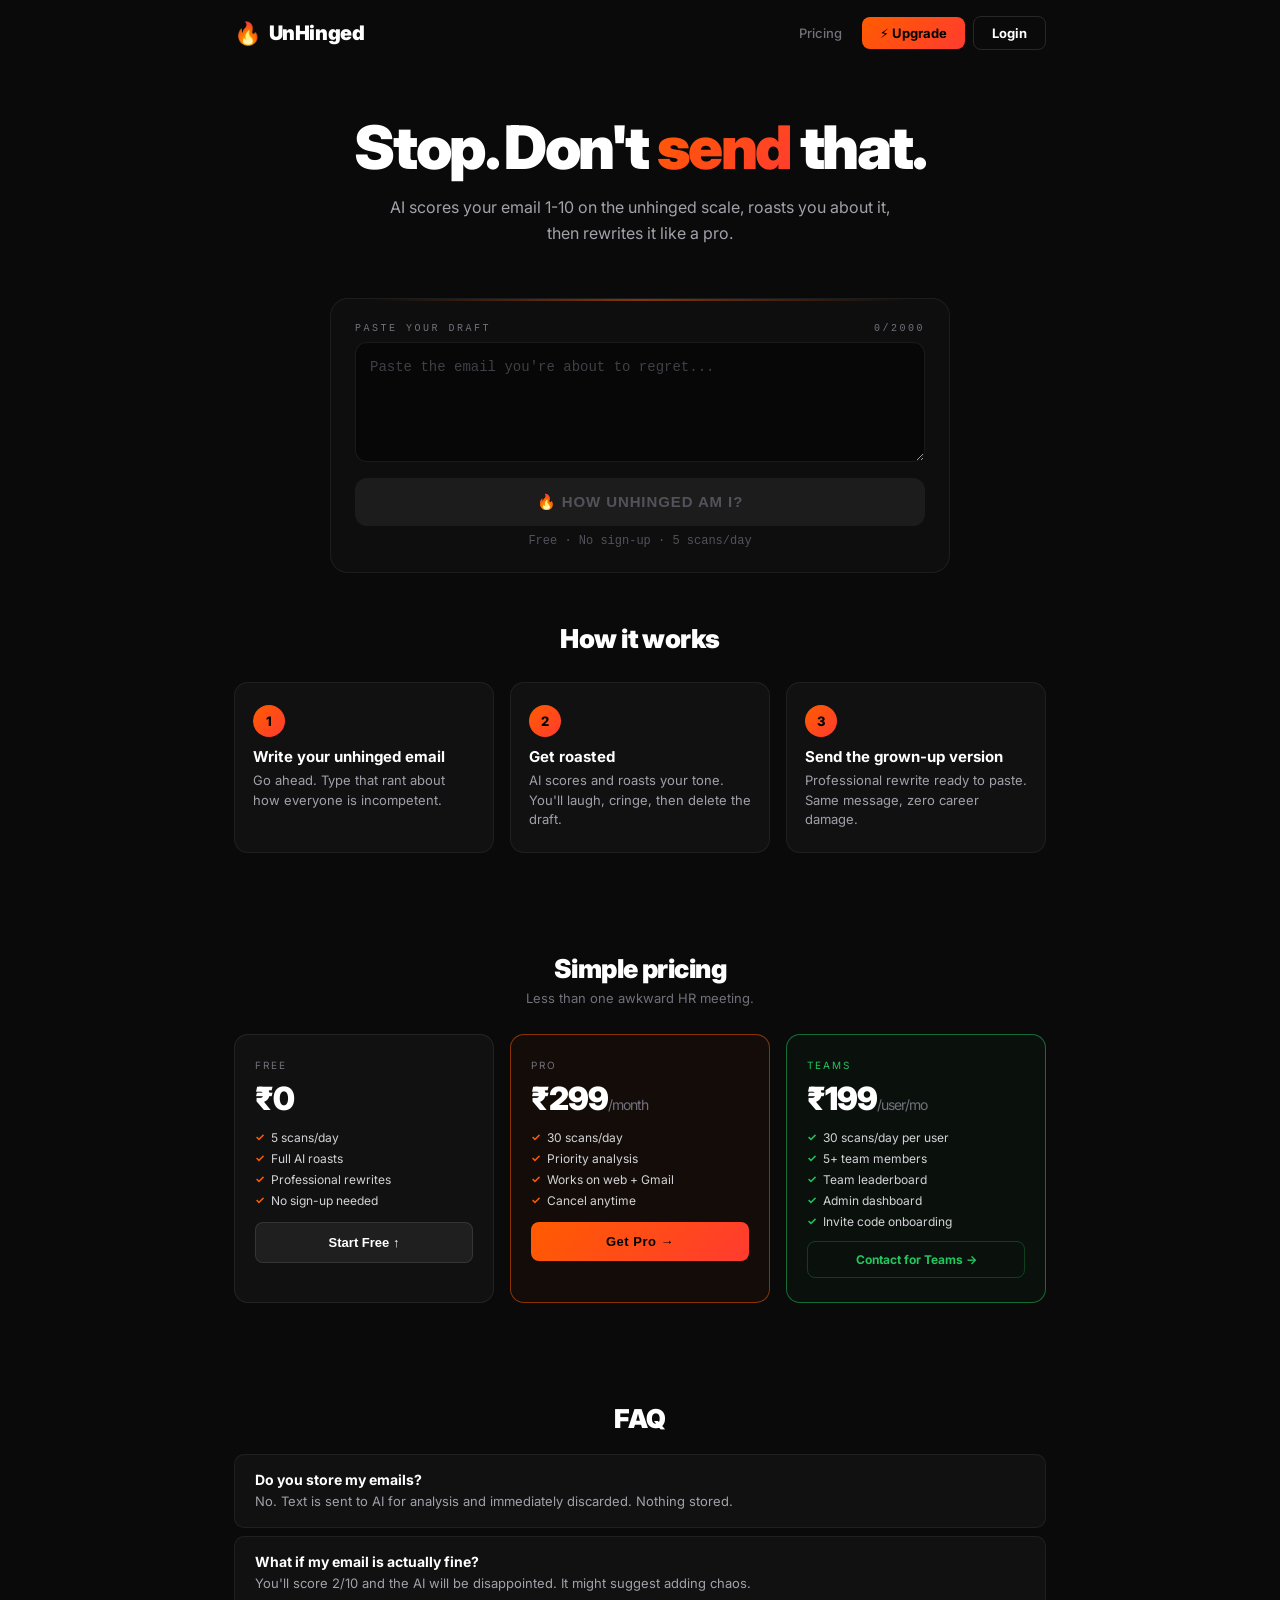
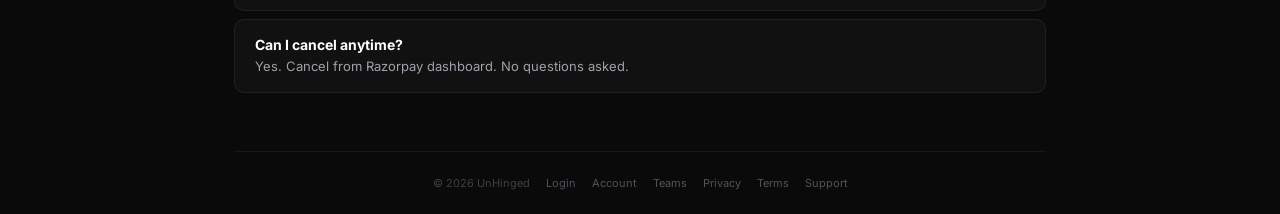
==== templates/index.html @ a917cf3c "Add credit packs to extension, fix stale 199 Pro price, update pack pricing to 30/100/250 scans at 4" ====
<!DOCTYPE html>
<html lang="en">
<head>
<meta charset="utf-8"><meta name="viewport" content="width=device-width,initial-scale=1">
<title>UnHinged — Stop. Don't send that.</title>
<meta name="description" content="AI scores your emails 1-10 on the unhinged scale, roasts you, then rewrites them professionally.">
<link rel="canonical" href="https://unhinged.email/">
<meta property="og:type" content="website">
<meta property="og:title" content="UnHinged — Stop. Don't send that.">
<meta property="og:description" content="AI scores your emails 1-10 on the unhinged scale, roasts you, then rewrites them professionally.">
<meta property="og:url" content="https://unhinged.email/">
<meta property="og:site_name" content="UnHinged">
<meta name="twitter:card" content="summary_large_image">
<meta name="twitter:title" content="UnHinged — Stop. Don't send that.">
<meta name="twitter:description" content="AI scores your emails 1-10 on the unhinged scale, roasts you, then rewrites them professionally.">
<script type="application/ld+json">
{"@context":"https://schema.org","@type":"SoftwareApplication","name":"UnHinged","applicationCategory":"BusinessApplication","operatingSystem":"Web","description":"AI email tone checker that scores, roasts, and rewrites emails before you send them.","offers":[{"@type":"Offer","name":"Free","price":"0","priceCurrency":"INR"},{"@type":"Offer","name":"Pro","price":"199","priceCurrency":"INR","priceSpecification":{"@type":"UnitPriceSpecification","price":"199","priceCurrency":"INR","billingDuration":"P1M"}}]}
</script>
<link rel="icon" href="data:image/svg+xml,<svg xmlns=%22http://www.w3.org/2000/svg%22 viewBox=%220 0 100 100%22><text y=%22.9em%22 font-size=%2290%22>🔥</text></svg>">
<link href="https://fonts.googleapis.com/css2?family=Inter:wght@400;500;600;700;900&display=swap" rel="stylesheet">
<style>
*{margin:0;padding:0;box-sizing:border-box}
body{background:#0A0A0A;color:#fff;font-family:'Inter',system-ui,sans-serif;-webkit-font-smoothing:antialiased}
a{color:#FF5C00;text-decoration:none}
::selection{background:rgba(255,92,0,.3)}
.wrap{max-width:860px;margin:0 auto;padding:0 24px}

/* NAV */
nav{padding:16px 0;display:flex;justify-content:space-between;align-items:center}
.nav-logo{font-size:20px;font-weight:900;letter-spacing:-.02em;display:flex;align-items:center;gap:8px;color:#fff;text-decoration:none}
.nav-logo span{font-size:22px}
.nav-r{display:flex;gap:8px;align-items:center}
.nav-link{color:#71717A;font-size:13px;font-weight:500;padding:8px 12px;transition:color .15s;text-decoration:none}
.nav-link:hover{color:#fff}
.nav-btn{background:linear-gradient(135deg,#FF5C00,#FF3B30);color:#000;padding:8px 18px;border-radius:8px;font-weight:700;font-size:13px;text-decoration:none;transition:transform .12s}
.nav-btn:hover{transform:translateY(-1px)}
.nav-btn.ghost{background:transparent;border:1px solid rgba(255,255,255,.12);color:#fff}
.nav-btn.ghost:hover{border-color:#FF5C00;color:#FF5C00}
/* User menu */
.user-menu{position:relative}
.user-btn{display:flex;align-items:center;gap:8px;padding:6px 12px;border-radius:8px;background:rgba(255,255,255,.04);border:1px solid rgba(255,255,255,.08);cursor:pointer;color:#fff;font-size:13px;font-weight:500}
.user-btn:hover{border-color:rgba(255,92,0,.4)}
.user-avatar{width:26px;height:26px;border-radius:50%;background:linear-gradient(135deg,#FF5C00,#FF3B30);display:flex;align-items:center;justify-content:center;font-size:12px;font-weight:800;color:#000}
.user-pill{font-size:9px;padding:2px 6px;border-radius:999px;font-weight:700;letter-spacing:.1em;margin-left:4px}
.user-pill.pro{background:linear-gradient(135deg,#FF5C00,#FF3B30);color:#000}
.user-pill.free{background:rgba(255,255,255,.08);color:#71717A}
.dropdown{position:absolute;top:calc(100% + 8px);right:0;background:#1A1A1A;border:1px solid rgba(255,255,255,.08);border-radius:10px;padding:6px;min-width:200px;box-shadow:0 16px 48px rgba(0,0,0,.6);display:none;z-index:100}
.dropdown.show{display:block}
.dd-item{display:block;padding:10px 14px;border-radius:6px;color:#E4E4E7;font-size:13px;text-decoration:none;cursor:pointer;transition:background .12s}
.dd-item:hover{background:rgba(255,255,255,.06)}
.dd-item.red{color:#EF4444}
.dd-item.red:hover{background:rgba(239,68,68,.08)}
.dd-divider{height:1px;background:rgba(255,255,255,.06);margin:4px 0}
.dd-label{padding:8px 14px;font-size:10px;color:#52525B;letter-spacing:.15em;text-transform:uppercase;font-family:ui-monospace,monospace}

/* HERO */
.hero{text-align:center;padding:50px 0 24px}
.hero h1{font-size:clamp(36px,6vw,60px);font-weight:900;letter-spacing:-.04em;line-height:1.05;margin-bottom:16px}
.hero h1 em{font-style:normal;background:linear-gradient(135deg,#FF5C00,#FF3B30);-webkit-background-clip:text;-webkit-text-fill-color:transparent}
.hero p{font-size:16px;color:#A1A1AA;max-width:520px;margin:0 auto;line-height:1.6}

/* ANALYZER */
.analyzer{max-width:620px;margin:28px auto 0;background:rgba(255,255,255,.02);border:1px solid rgba(255,255,255,.06);border-radius:18px;padding:24px;position:relative;overflow:hidden}
.analyzer::before{content:"";position:absolute;top:0;left:40px;right:40px;height:2px;background:linear-gradient(90deg,transparent,#FF5C00,transparent);opacity:.5}
.a-label{display:flex;justify-content:space-between;align-items:center;margin-bottom:8px}
.a-label span{font-size:10px;letter-spacing:.25em;text-transform:uppercase;color:#71717A;font-family:ui-monospace,monospace}
textarea{width:100%;min-height:120px;max-height:220px;resize:vertical;background:rgba(0,0,0,.5);color:#fff;border:1px solid rgba(255,255,255,.08);border-radius:12px;padding:14px;font-family:ui-monospace,monospace;font-size:14px;line-height:1.5;outline:none;transition:border-color .2s}
textarea::placeholder{color:#3F3F46}
textarea:focus{border-color:#FF5C00;box-shadow:0 0 0 3px rgba(255,92,0,.1)}
.go-btn{margin-top:12px;width:100%;padding:15px;background:linear-gradient(135deg,#FF5C00,#FF3B30);color:#000;border:none;border-radius:12px;cursor:pointer;font-size:15px;font-weight:800;letter-spacing:.06em;text-transform:uppercase;display:inline-flex;align-items:center;justify-content:center;gap:8px;box-shadow:0 6px 20px rgba(255,92,0,.35);transition:transform .12s,box-shadow .12s}
.go-btn:hover{transform:translateY(-2px);box-shadow:0 10px 28px rgba(255,92,0,.5)}
.go-btn:disabled{background:rgba(255,255,255,.06);color:#52525B;box-shadow:none;cursor:not-allowed;transform:none}
.scan-info{text-align:center;margin-top:8px;font-size:12px;color:#52525B;font-family:ui-monospace,monospace}
.scan-info b{color:#FF5C00}

/* LOADING */
.loading{margin-top:18px;padding:24px;border-radius:12px;background:rgba(255,255,255,.02);border:1px solid rgba(255,255,255,.06);text-align:center;display:none}
.spinner{width:32px;height:32px;border:2.5px solid #FF5C00;border-top-color:transparent;border-radius:50%;margin:0 auto 12px;animation:spin .9s linear infinite}
@keyframes spin{to{transform:rotate(360deg)}}
.error-box{margin-top:14px;padding:12px 14px;border-radius:10px;background:rgba(239,68,68,.06);border:1px solid rgba(239,68,68,.25);font-size:13px;color:#FCA5A5;display:none}

/* RESULTS */
#resultBox{margin-top:18px;display:none}
.gauge{text-align:center;padding:14px 0 8px}
.score{font-size:64px;line-height:1;font-weight:900;letter-spacing:-.03em}
.score .of{color:#71717A;font-size:22px;margin-left:4px}
.flame{display:inline-block;font-size:32px;margin-left:4px;animation:flick 1.2s ease-in-out infinite;filter:drop-shadow(0 0 10px rgba(255,92,0,.7))}
@keyframes flick{0%,100%{transform:scale(1) rotate(-2deg)}50%{transform:scale(1.1) rotate(3deg)}}
.track{margin:8px auto 4px;width:70%;height:6px;border-radius:999px;background:rgba(255,255,255,.06);overflow:hidden}
.track i{display:block;height:100%;border-radius:999px;transition:width 1s cubic-bezier(.22,1,.36,1)}
.caption{font-size:10px;letter-spacing:.3em;text-transform:uppercase;color:#71717A;margin-top:4px;font-family:ui-monospace,monospace}
.card{margin-top:12px;padding:14px 16px;border-radius:12px;background:rgba(255,255,255,.03);border:1px solid rgba(255,255,255,.06)}
.card .cap{font-size:10px;letter-spacing:.25em;text-transform:uppercase;color:#FF5C00;margin-bottom:6px;font-family:ui-monospace,monospace}
.card .cap.y{color:#FACC15}
.card p{margin:0;font-size:13px;line-height:1.6;color:#E4E4E7}
.card.rw{background:rgba(0,0,0,.3);border-color:rgba(255,92,0,.15)}
.rw-body{white-space:pre-wrap;font-family:ui-monospace,monospace;font-size:12.5px;line-height:1.6;color:#F4F4F5}
.cap-row{display:flex;justify-content:space-between;align-items:center}
.mini-btn{background:transparent;border:1px solid rgba(255,255,255,.1);color:#A1A1AA;padding:5px 10px;border-radius:6px;font-family:ui-monospace,monospace;font-size:10px;cursor:pointer}
.mini-btn:hover{color:#FF5C00;border-color:#FF5C00}
.warn-ban{margin-bottom:14px;padding:12px 14px;border-radius:10px;background:rgba(239,68,68,.08);border:1px solid rgba(239,68,68,.3);font-size:12px;color:#FCA5A5;display:flex;gap:10px}

/* SHARE */
.share-row{margin-top:12px;display:flex;gap:8px;justify-content:center;display:none}
.share-btn{background:rgba(255,255,255,.04);border:1px solid rgba(255,255,255,.06);color:#A1A1AA;padding:7px 12px;border-radius:8px;font-size:11px;cursor:pointer;font-family:ui-monospace,monospace}
.credit-btn{background:rgba(255,92,0,.1);border:1px solid rgba(255,92,0,.3);color:#FF5C00;padding:8px 14px;border-radius:8px;font-size:12px;font-weight:700;cursor:pointer;font-family:ui-monospace,monospace}
.credit-btn:hover{background:rgba(255,92,0,.2)}
.share-btn:hover{border-color:#FF5C00;color:#FF5C00}

/* HOW IT WORKS */
.how{padding:50px 0}
.how h2{text-align:center;font-size:26px;font-weight:900;letter-spacing:-.02em;margin-bottom:28px}
.steps{display:grid;grid-template-columns:repeat(auto-fit,minmax(220px,1fr));gap:16px}
.step{background:rgba(255,255,255,.03);border:1px solid rgba(255,255,255,.06);border-radius:14px;padding:22px 18px}
.step-num{width:32px;height:32px;border-radius:50%;background:linear-gradient(135deg,#FF5C00,#FF3B30);color:#000;display:flex;align-items:center;justify-content:center;font-weight:800;font-size:13px;margin-bottom:10px}
.step h3{font-size:15px;font-weight:700;margin-bottom:5px}
.step p{color:#A1A1AA;font-size:13px;line-height:1.5}

/* PRICING */
.pricing{padding:50px 0;text-align:center}
.pricing h2{font-size:26px;font-weight:900;letter-spacing:-.02em;margin-bottom:6px}
.pricing>p{color:#71717A;margin-bottom:28px;font-size:13px}
.cards{display:grid;grid-template-columns:1fr 1fr 1fr;gap:16px;max-width:820px;margin:0 auto}
.pcard{background:rgba(255,255,255,.03);border:1px solid rgba(255,255,255,.08);border-radius:14px;padding:24px 20px;text-align:left}
.pcard.pro{border-color:rgba(255,92,0,.5);background:rgba(255,92,0,.04)}
.pcard.team{border-color:rgba(34,197,94,.5);background:rgba(34,197,94,.04)}
.pcard .tier{font-size:10px;letter-spacing:.2em;text-transform:uppercase;color:#71717A;margin-bottom:8px}
.pcard .price{font-size:32px;font-weight:900;letter-spacing:-.03em;margin-bottom:2px}
.pcard .price small{font-size:14px;color:#71717A;font-weight:400}
.pcard ul{list-style:none;margin-top:12px;display:flex;flex-direction:column;gap:6px}
.pcard li{font-size:12px;color:#D4D4D8;display:flex;align-items:center;gap:6px}
.pcard li::before{content:"✓";color:#FF5C00;font-weight:700;font-size:11px}
.pcard.team li::before{color:#22C55E}
.team-cta{display:block;margin-top:12px;text-align:center;color:#22C55E;font-size:12px;font-weight:700;border:1px solid rgba(34,197,94,.25);padding:10px;border-radius:8px;text-decoration:none}
.team-cta:hover{background:rgba(34,197,94,.06)}

/* FAQ */
.faq{padding:50px 0}
.faq h2{font-size:26px;font-weight:900;letter-spacing:-.02em;margin-bottom:20px;text-align:center}
.q{background:rgba(255,255,255,.03);border:1px solid rgba(255,255,255,.06);border-radius:10px;padding:16px 20px;margin-bottom:8px}
.q h4{font-size:14px;font-weight:700;margin-bottom:4px}
.q p{color:#A1A1AA;font-size:13px;line-height:1.5}

footer{padding:24px 0;text-align:center;border-top:1px solid rgba(255,255,255,.06);color:#3F3F46;font-size:11px;display:flex;justify-content:center;gap:16px;flex-wrap:wrap}
footer a{color:#52525B;text-decoration:none}
footer a:hover{color:#FF5C00}

@media(max-width:700px){.cards{grid-template-columns:1fr !important}.hero{padding:36px 0 18px}}
</style>
</head>
<body>
<div class="wrap">

<!-- NAV -->
<nav>
  <a href="/" class="nav-logo"><span>🔥</span> UnHinged</a>
  <div class="nav-r" id="navRight">
    <a href="#pricing" class="nav-link">Pricing</a>
    <a href="#" onclick="handleUpgrade();return false" class="nav-btn" style="background:linear-gradient(135deg,#FF5C00,#FF3B30)">⚡ Upgrade</a>
    <a href="/login" class="nav-btn ghost" id="navLogin">Login</a>
  </div>
</nav>

<!-- HERO -->
<section class="hero">
  <h1>Stop. Don't <em>send</em> that.</h1>
  <p>AI scores your email 1-10 on the unhinged scale, roasts you about it, then rewrites it like a pro.</p>
</section>

<!-- ANALYZER -->
<div class="analyzer" id="analyzer">
  <div class="a-label">
    <span>Paste your draft</span>
    <span id="cc">0/2000</span>
  </div>
  <textarea id="msg" placeholder="Paste the email you're about to regret..."></textarea>
  <button class="go-btn" id="goBtn" disabled>🔥 How Unhinged Am I?</button>
  <div class="scan-info" id="scanInfo">Free · No sign-up · 5 scans/day</div>

  <!-- Email capture -->
  <div id="emailCapture" style="display:none;margin-top:14px;padding:14px;background:rgba(255,92,0,.04);border:1px solid rgba(255,92,0,.2);border-radius:10px">
    <p style="font-size:13px;color:#D4D4D8;margin-bottom:8px">Enter your email for <b style="color:#FF5C00">4 more free scans today</b>.</p>
    <div style="display:flex;gap:8px"><input type="email" id="emailIn" placeholder="you@company.com" style="flex:1;background:rgba(0,0,0,.4);color:#fff;border:1px solid rgba(255,255,255,.1);border-radius:8px;padding:10px 12px;font-size:13px;outline:none"><button id="emailBtn" style="background:#FF5C00;color:#000;border:none;padding:10px 16px;border-radius:8px;font-weight:700;font-size:12px;cursor:pointer;white-space:nowrap">Unlock</button></div>
  </div>

  <div class="loading" id="loadBox"><div class="spinner"></div><div id="loadMsg" style="font-family:ui-monospace,monospace;font-size:12px;color:#A1A1AA">Measuring toxicity levels...</div></div>
  <div class="error-box" id="errBox"></div>
  <div id="resultBox"></div>
  <div class="share-row" id="shareRow">
    <button class="share-btn" id="shareCard" style="background:linear-gradient(135deg,rgba(255,92,0,.15),rgba(255,59,48,.08));border-color:rgba(255,92,0,.3);color:#FF5C00;font-weight:700">🔥 Share Roast Card</button>
    <button class="share-btn" id="shareX">𝕏 Tweet</button>
    <button class="share-btn" id="shareWA">💬 WhatsApp</button>
    <button class="share-btn" id="shareCopy">Copy</button>
  </div>
</div>

<!-- HOW IT WORKS -->
<section class="how">
  <h2>How it works</h2>
  <div class="steps">
    <div class="step"><div class="step-num">1</div><h3>Write your unhinged email</h3><p>Go ahead. Type that rant about how everyone is incompetent.</p></div>
    <div class="step"><div class="step-num">2</div><h3>Get roasted</h3><p>AI scores and roasts your tone. You'll laugh, cringe, then delete the draft.</p></div>
    <div class="step"><div class="step-num">3</div><h3>Send the grown-up version</h3><p>Professional rewrite ready to paste. Same message, zero career damage.</p></div>
  </div>
</section>

<!-- PRICING -->
<section class="pricing" id="pricing">
  <h2>Simple pricing</h2>
  <p>Less than one awkward HR meeting.</p>
  <div class="cards">
    <div class="pcard">
      <div class="tier">Free</div>
      <div class="price">₹0</div>
      <ul><li>5 scans/day</li><li>Full AI roasts</li><li>Professional rewrites</li><li>No sign-up needed</li></ul>
      <button onclick="document.getElementById('msg').focus();window.scrollTo({top:0,behavior:'smooth'})" style="display:block;width:100%;margin-top:14px;padding:12px;background:rgba(255,255,255,.06);color:#fff;border:1px solid rgba(255,255,255,.1);border-radius:8px;font-size:13px;font-weight:700;cursor:pointer">Start Free ↑</button>
    </div>
    <div class="pcard pro">
      <div class="tier">Pro</div>
      <div class="price">₹299<small>/month</small></div>
      <ul><li>30 scans/day</li><li>Priority analysis</li><li>Works on web + Gmail</li><li>Cancel anytime</li></ul>
      <button onclick="handleUpgrade()" style="display:block;width:100%;margin-top:14px;padding:12px;background:linear-gradient(135deg,#FF5C00,#FF3B30);color:#000;border:none;border-radius:8px;font-size:13px;font-weight:800;cursor:pointer;letter-spacing:.04em">Get Pro →</button>
    </div>
    <div class="pcard team">
      <div class="tier" style="color:#22C55E">Teams</div>
      <div class="price">₹199<small>/user/mo</small></div>
      <ul><li>30 scans/day per user</li><li>5+ team members</li><li>Team leaderboard</li><li>Admin dashboard</li><li>Invite code onboarding</li></ul>
      <a href="mailto:abhishekmusale2027@gmail.com?subject=UnHinged%20Teams" class="team-cta">Contact for Teams →</a>
    </div>
  </div>
</section>

<!-- FAQ -->
<section class="faq">
  <h2>FAQ</h2>
  <div class="q"><h4>Do you store my emails?</h4><p>No. Text is sent to AI for analysis and immediately discarded. Nothing stored.</p></div>
  <div class="q"><h4>What if my email is actually fine?</h4><p>You'll score 2/10 and the AI will be disappointed. It might suggest adding chaos.</p></div>
  <div class="q"><h4>Can I cancel anytime?</h4><p>Yes. Cancel from Razorpay dashboard. No questions asked.</p></div>
</section>

<!-- Email capture modal for upgrade -->
<div id="emailModal" style="display:none;position:fixed;inset:0;background:rgba(0,0,0,.7);backdrop-filter:blur(6px);z-index:9999;display:none;align-items:center;justify-content:center;padding:20px">
  <div style="background:#141414;border:1px solid rgba(255,92,0,.3);border-radius:16px;padding:28px 24px;max-width:380px;width:100%;text-align:center;box-shadow:0 24px 60px rgba(0,0,0,.8)">
    <div style="font-size:28px;margin-bottom:8px">⚡</div>
    <h3 style="font-size:18px;font-weight:900;margin-bottom:6px">Upgrade to Pro</h3>
    <p style="font-size:13px;color:#A1A1AA;margin-bottom:16px;line-height:1.5">Enter your email to continue to payment.<br>This email will be your Pro account.</p>
    <input type="email" id="upgradeEmail" placeholder="you@company.com" style="width:100%;background:rgba(0,0,0,.4);color:#fff;border:1px solid rgba(255,255,255,.1);border-radius:10px;padding:12px 14px;font-size:14px;outline:none;font-family:ui-monospace,monospace;margin-bottom:12px;text-align:center">
    <button id="upgradeConfirmBtn" onclick="confirmUpgrade()" style="width:100%;padding:14px;background:linear-gradient(135deg,#FF5C00,#FF3B30);color:#000;border:none;border-radius:10px;font-size:14px;font-weight:800;cursor:pointer;letter-spacing:.04em">Continue to Payment →</button>
    <div style="margin-top:10px;font-size:11px;color:#52525B">₹299/month · Cancel anytime · Secured by Razorpay</div>
    <div onclick="closeEmailModal()" style="margin-top:12px;font-size:12px;color:#71717A;cursor:pointer">Cancel</div>
  </div>
</div>

<footer>
  <span>© 2026 UnHinged</span>
  <a href="/login">Login</a>
  <a href="/account">Account</a>
  <a href="/teams">Teams</a>
  <a href="/privacy">Privacy</a>
  <a href="/terms">Terms</a>
  <a href="mailto:abhishekmusale2027@gmail.com">Support</a>
</footer>
</div>

<script>
const API = window.location.origin;
const MAX = 2000;
const MSGS = ["Measuring toxicity levels...","Consulting HR...","Counting exclamation marks...","Calculating your regret...","Locating chill pills..."];
let userEmail = localStorage.getItem("uh_email") || "";
let freeUsed = parseInt(localStorage.getItem("uh_free") || "0");
let isPro = false;
let lastResult = null;
let loadTimer = null;

const msg = document.getElementById("msg");
const goBtn = document.getElementById("goBtn");
const scanInfo = document.getElementById("scanInfo");
const loadBox = document.getElementById("loadBox");
const errBox = document.getElementById("errBox");
const resultBox = document.getElementById("resultBox");
const shareRow = document.getElementById("shareRow");

// ── Check auth state on load ─────────────────────────────
async function initAuth() {
  try {
    const r = await fetch(API + "/api/auth/me", {credentials: "include"});
    if (r.ok) {
      const d = await r.json();
      showLoggedInNav(d);
      userEmail = d.email;
      isPro = d.is_pro;
      localStorage.setItem("uh_email", d.email);
      updateScanInfo(d);
    }
  } catch(e) {}
  // Also check status if we have email but no auth
  if (userEmail && !isPro) {
    try {
      const r = await fetch(API + "/api/check-status?email=" + encodeURIComponent(userEmail));
      if (r.ok) {
        const d = await r.json();
        isPro = d.is_pro;
        updateScanInfo(d);
      }
    } catch(e) {}
  }
}

function showLoggedInNav(user) {
  const navR = document.getElementById("navRight");
  const initial = user.email.charAt(0).toUpperCase();
  const pillClass = user.is_pro ? "pro" : "free";
  const pillText = user.is_pro ? "PRO" : "FREE";
  navR.innerHTML = `
    <a href="#pricing" class="nav-link">Pricing</a>
    ${!user.is_pro ? '<a href="#" onclick="handleUpgrade();return false" class="nav-btn" style="background:linear-gradient(135deg,#FF5C00,#FF3B30)">⚡ Upgrade</a>' : ''}
    <div class="user-menu">
      <div class="user-btn" onclick="toggleMenu()">
        <div class="user-avatar">${initial}</div>
        <span style="max-width:120px;overflow:hidden;text-overflow:ellipsis">${user.email.split("@")[0]}</span>
        <span class="user-pill ${pillClass}">${pillText}</span>
      </div>
      <div class="dropdown" id="userDropdown">
        <div class="dd-label">${user.email}</div>
        ${user.team ? '<a class="dd-item" href="/teams">👥 My Team</a>' : ''}
        <a class="dd-item" href="/account">👤 Account</a>
        <div class="dd-divider"></div>
        <div class="dd-item red" onclick="doLogout()">Logout</div>
      </div>
    </div>`;
}

function toggleMenu() {
  const dd = document.getElementById("userDropdown");
  dd.classList.toggle("show");
}
document.addEventListener("click", (e) => {
  const dd = document.getElementById("userDropdown");
  if (dd && !e.target.closest(".user-menu")) dd.classList.remove("show");
});

async function doLogout() {
  await fetch(API + "/api/auth/logout", {method: "POST", credentials: "include"});
  localStorage.removeItem("uh_email");
  localStorage.removeItem("uh_free");
  localStorage.removeItem("uh_pro");
  window.location.reload();
}

function updateScanInfo(d) {
  const rem = d.scans_remaining !== undefined ? d.scans_remaining : (5 - freeUsed);
  const lim = d.daily_limit || 5;
  if (isPro) {
    scanInfo.innerHTML = '<b style="color:#FF5C00">Pro</b> · ' + rem + '/' + lim + ' scans today';
  } else {
    scanInfo.innerHTML = '<b>' + rem + '</b>/' + lim + ' free scans today';
  }
}

// ── Textarea ─────────────────────────────────────────────
msg.addEventListener("input", () => {
  if (msg.value.length > MAX + 50) msg.value = msg.value.slice(0, MAX + 50);
  const n = msg.value.length;
  document.getElementById("cc").textContent = n + "/" + MAX;
  goBtn.disabled = n === 0 || n > MAX;
});

// ── Email capture ────────────────────────────────────────
document.getElementById("emailBtn").addEventListener("click", () => {
  const em = document.getElementById("emailIn").value.trim().toLowerCase();
  if (!em || !em.includes("@")) return;
  userEmail = em;
  localStorage.setItem("uh_email", em);
  document.getElementById("emailCapture").style.display = "none";
  goBtn.click();
});
document.getElementById("emailIn").addEventListener("keydown", e => {
  if (e.key === "Enter") document.getElementById("emailBtn").click();
});

// ── Analyze ──────────────────────────────────────────────
goBtn.addEventListener("click", async () => {
  const text = msg.value.trim();
  if (!text || text.length < 10) {
    errBox.textContent = "Paste a real email (at least 10 characters).";
    errBox.style.display = "block";
    return;
  }

  if (freeUsed >= 1 && !userEmail) {
    document.getElementById("emailCapture").style.display = "block";
    document.getElementById("emailCapture").scrollIntoView({behavior:"smooth",block:"center"});
    return;
  }

  errBox.style.display = "none";
  resultBox.style.display = "none";
  shareRow.style.display = "none";
  loadBox.style.display = "block";
  loadBox.scrollIntoView({behavior:"smooth",block:"center"});

  let mi = 0;
  loadTimer = setInterval(() => { mi = (mi+1) % MSGS.length; document.getElementById("loadMsg").textContent = MSGS[mi]; }, 1400);

  try {
    const email = userEmail || "web-" + Date.now() + "@unhinged.app";
    const r = await fetch(API + "/api/analyze", {
      method: "POST", headers: {"Content-Type": "application/json"},
      body: JSON.stringify({email, message: text})
    });
    clearInterval(loadTimer);
    loadBox.style.display = "none";
    const d = await r.json();
    if (r.status === 402) {
      errBox.innerHTML = '⚡ Daily limit reached. <a href="/login" style="color:#FF5C00;font-weight:700">Login</a>, buy more scans below, or <a href="#pricing" style="color:#FF5C00;font-weight:700">upgrade to Pro →</a>' +
        '<div style="margin-top:12px;display:flex;gap:8px;flex-wrap:wrap">' +
        '<button onclick="buyCredits(\'small\')" class="credit-btn">30 scans — ₹49</button>' +
        '<button onclick="buyCredits(\'medium\')" class="credit-btn">100 scans — ₹149</button>' +
        '<button onclick="buyCredits(\'large\')" class="credit-btn">250 scans — ₹299</button>' +
        '</div>';
      errBox.style.display = "block";
      return;
    }
    if (!r.ok) {
      errBox.textContent = d.detail || d.message || "Analysis failed. Try again.";
      errBox.style.display = "block";
      return;
    }
    lastResult = d;
    if (!isPro) { freeUsed++; localStorage.setItem("uh_free", freeUsed); }
    if (freeUsed === 1 && !userEmail) document.getElementById("emailCapture").style.display = "block";
    if (d.scans_remaining !== undefined) updateScanInfo(d);
    renderResults(d);
  } catch(e) {
    clearInterval(loadTimer);
    loadBox.style.display = "none";
    errBox.textContent = "Cannot reach server. Try again in a moment.";
    errBox.style.display = "block";
  }
});

function scoreColor(s) { return s < 4 ? "#22C55E" : s < 8 ? "#FACC15" : "#EF4444"; }

function renderResults(d) {
  const s = Math.max(1, Math.min(10, Number(d.score) || 0));
  const col = scoreColor(s);
  const danger = s >= 8;
  const pct = (s / 10) * 100;
  let html = "";
  if (danger) html += '<div class="warn-ban"><span>⚠️</span><div><strong style="color:#EF4444;font-size:11px;letter-spacing:.1em;text-transform:uppercase">Reconsider before sending</strong><div style="margin-top:2px;color:#F4F4F5">' + s.toFixed(1) + '/10 — use the rewrite below.</div></div></div>';
  html += '<div class="gauge"><div class="score" style="color:' + col + ';text-shadow:0 0 24px ' + col + '55">' + s.toFixed(1) + '<span class="of">/10</span>' + (danger ? '<span class="flame">🔥</span>' : '') + '</div><div class="track"><i style="width:' + pct + '%;background:' + col + '"></i></div><div class="caption">Unhinged Score</div></div>';
  html += '<div class="card"><div class="cap">▲ AI Roast</div><p id="roastP"></p></div>';
  html += '<div class="card" style="border-left:3px solid #FACC15"><div class="cap y">Risk Assessment</div><p id="riskP" style="font-family:ui-monospace,monospace;font-size:12.5px"></p></div>';
  html += '<div class="card rw"><div class="cap-row"><div class="cap">Professional Rewrite</div><button class="mini-btn" id="cpBtn">Copy</button></div><div class="rw-body" id="rwBody" style="margin-top:8px"></div></div>';
  resultBox.innerHTML = html;
  document.getElementById("roastP").textContent = d.roast || "";
  document.getElementById("riskP").textContent = d.risk || "";
  document.getElementById("rwBody").textContent = d.rewrite || "";
  document.getElementById("cpBtn").addEventListener("click", async () => {
    try { await navigator.clipboard.writeText(d.rewrite || ""); document.getElementById("cpBtn").textContent = "Copied ✓"; setTimeout(() => document.getElementById("cpBtn").textContent = "Copy", 2000); } catch {}
  });
  resultBox.style.display = "block";
  shareRow.style.display = "flex";
  resultBox.scrollIntoView({behavior:"smooth",block:"start"});
}

document.getElementById("shareCard").addEventListener("click", () => {
  if (!lastResult) return;
  var s = Number(lastResult.score).toFixed(1);
  var r = encodeURIComponent(lastResult.roast || "");
  window.open("/share?score=" + s + "&roast=" + r, "_blank");
});
document.getElementById("shareX").addEventListener("click", () => {
  if (!lastResult) return;
  var s = Number(lastResult.score).toFixed(1);
  var text = "I just scored " + s + "/10 on the UnHinged email scale 🔥\n\n\"" + (lastResult.roast || "").substring(0, 100) + "...\"\n\nHow unhinged is YOUR email? →";
  window.open("https://twitter.com/intent/tweet?text=" + encodeURIComponent(text) + "&url=" + encodeURIComponent("https://unhinged.email"), "_blank");
});
document.getElementById("shareWA").addEventListener("click", () => {
  if (!lastResult) return;
  var s = Number(lastResult.score).toFixed(1);
  var text = "I scored " + s + "/10 on UnHinged 🔥\n\n\"" + (lastResult.roast || "").substring(0, 100) + "...\"\n\nTry it: https://unhinged.email";
  window.open("https://wa.me/?text=" + encodeURIComponent(text), "_blank");
});
document.getElementById("shareCopy").addEventListener("click", async () => {
  if (!lastResult) return;
  var s = Number(lastResult.score).toFixed(1);
  try { await navigator.clipboard.writeText("I scored " + s + "/10 on UnHinged 🔥 — \"" + (lastResult.roast || "").substring(0, 80) + "\" — unhinged.email"); document.getElementById("shareCopy").textContent = "Copied ✓"; setTimeout(function(){document.getElementById("shareCopy").textContent = "Copy"}, 2000); } catch {}
});

// Upgrade handler
function handleUpgrade() {
  if (userEmail) {
    // Already have email — go straight to payment
    processUpgrade(userEmail);
  } else {
    // Show email modal
    document.getElementById("emailModal").style.display = "flex";
    document.getElementById("upgradeEmail").value = "";
    document.getElementById("upgradeEmail").focus();
  }
}

async function buyCredits(pack) {
  const email = userEmail || document.getElementById("emailIn")?.value?.trim();
  if (!email) {
    document.getElementById("emailCapture").style.display = "block";
    document.getElementById("emailCapture").scrollIntoView({behavior:"smooth",block:"center"});
    return;
  }
  try {
    const r = await fetch(API + "/api/credits/checkout", {
      method: "POST", credentials: "include",
      headers: {"Content-Type": "application/json"},
      body: JSON.stringify({pack: pack, email: email})
    });
    const d = await r.json();
    if (!r.ok) { alert(d.detail || "Checkout failed"); return; }
    if (d.payment_link) window.open(d.payment_link, "_blank");
  } catch(e) { alert("Network error. Try again."); }
}

function closeEmailModal() {
  document.getElementById("emailModal").style.display = "none";
}

function confirmUpgrade() {
  const email = document.getElementById("upgradeEmail").value.trim().toLowerCase();
  if (!email || !email.includes("@")) {
    document.getElementById("upgradeEmail").style.borderColor = "#EF4444";
    return;
  }
  userEmail = email;
  localStorage.setItem("uh_email", email);
  closeEmailModal();
  processUpgrade(email);
}

async function processUpgrade(email) {
  try {
    const btn = document.querySelector(".pcard.pro button");
    if (btn) { btn.textContent = "Opening payment..."; btn.disabled = true; }
    const r = await fetch(API + "/api/create-subscription", {
      method: "POST",
      headers: { "Content-Type": "application/json" },
      body: JSON.stringify({ email: email })
    });
    const d = await r.json();
    if (d.already_pro) {
      isPro = true;
      if (btn) { btn.textContent = "You are Pro ✓"; }
      updateScanInfo({ scans_remaining: 30, daily_limit: 30 });
      return;
    }
    if (d.payment_link) {
      window.open(d.payment_link, "_blank");
      if (btn) { btn.textContent = "Complete payment in new tab ↗"; btn.disabled = false; }
    } else {
      if (btn) { btn.textContent = "Get Pro →"; btn.disabled = false; }
      document.getElementById("errBox").textContent = d.message || d.detail || "Payment error.";
      document.getElementById("errBox").style.display = "block";
    }
  } catch(e) {
    const btn = document.querySelector(".pcard.pro button");
    if (btn) { btn.textContent = "Get Pro →"; btn.disabled = false; }
    document.getElementById("errBox").textContent = "Cannot reach server.";
    document.getElementById("errBox").style.display = "block";
  }
}

// Close modal on Escape or clicking outside
document.addEventListener("keydown", e => { if (e.key === "Escape") closeEmailModal(); });
document.getElementById("emailModal").addEventListener("click", e => { if (e.target.id === "emailModal") closeEmailModal(); });
document.getElementById("upgradeEmail").addEventListener("keydown", e => { if (e.key === "Enter") confirmUpgrade(); });

initAuth();
</script>
</body>
</html>
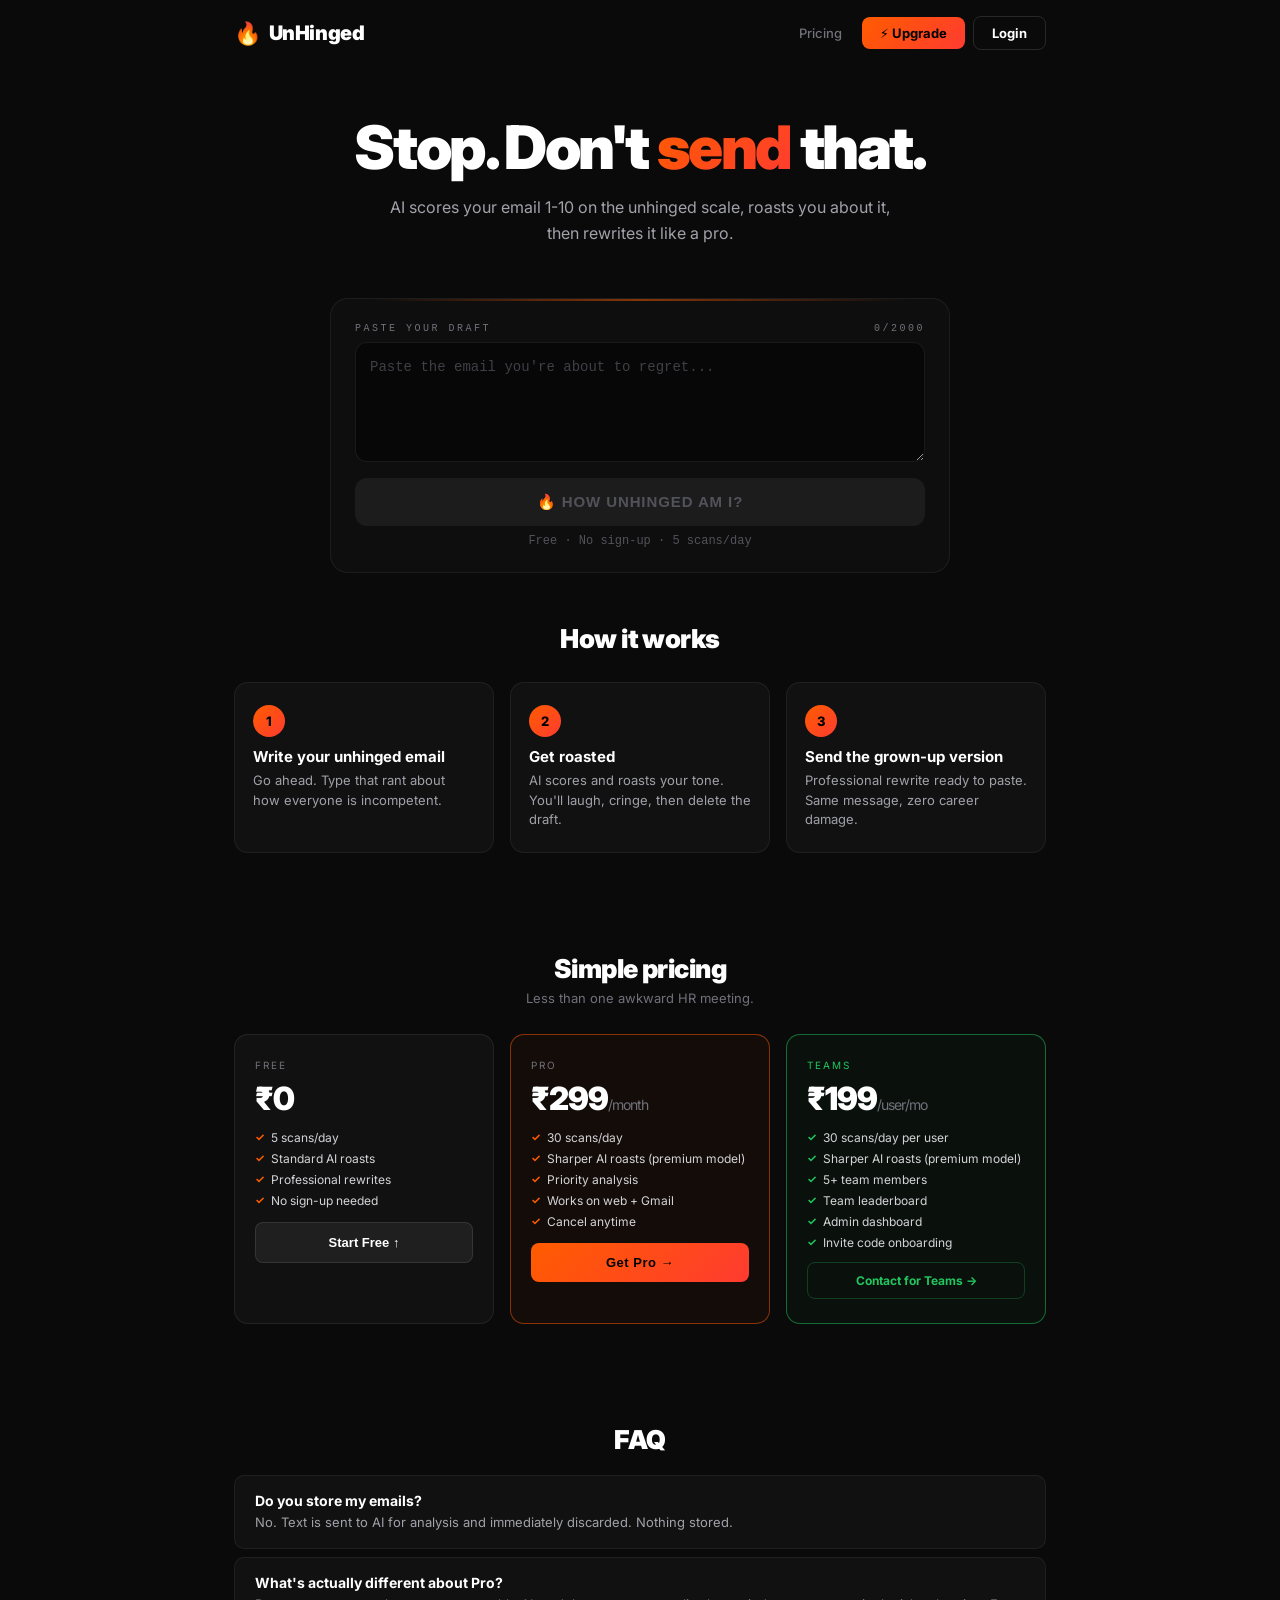
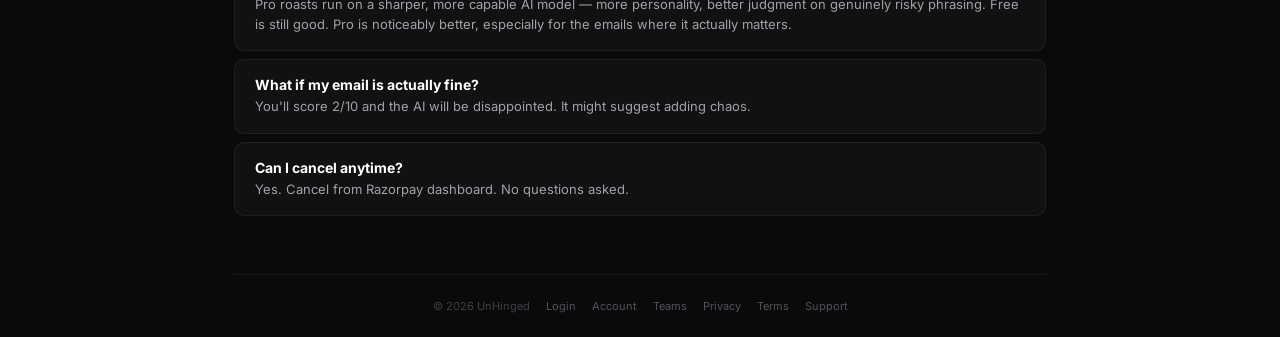
==== commit 38422195: "Update pricing copy to reflect real Pro/Teams differentiator: premium AI model for roasts" ====
--- a/templates/index.html
+++ b/templates/index.html
@@ -212,19 +212,19 @@
     <div class="pcard">
       <div class="tier">Free</div>
       <div class="price">₹0</div>
-      <ul><li>5 scans/day</li><li>Full AI roasts</li><li>Professional rewrites</li><li>No sign-up needed</li></ul>
+      <ul><li>5 scans/day</li><li>Standard AI roasts</li><li>Professional rewrites</li><li>No sign-up needed</li></ul>
       <button onclick="document.getElementById('msg').focus();window.scrollTo({top:0,behavior:'smooth'})" style="display:block;width:100%;margin-top:14px;padding:12px;background:rgba(255,255,255,.06);color:#fff;border:1px solid rgba(255,255,255,.1);border-radius:8px;font-size:13px;font-weight:700;cursor:pointer">Start Free ↑</button>
     </div>
     <div class="pcard pro">
       <div class="tier">Pro</div>
       <div class="price">₹299<small>/month</small></div>
-      <ul><li>30 scans/day</li><li>Priority analysis</li><li>Works on web + Gmail</li><li>Cancel anytime</li></ul>
+      <ul><li>30 scans/day</li><li>Sharper AI roasts (premium model)</li><li>Priority analysis</li><li>Works on web + Gmail</li><li>Cancel anytime</li></ul>
       <button onclick="handleUpgrade()" style="display:block;width:100%;margin-top:14px;padding:12px;background:linear-gradient(135deg,#FF5C00,#FF3B30);color:#000;border:none;border-radius:8px;font-size:13px;font-weight:800;cursor:pointer;letter-spacing:.04em">Get Pro →</button>
     </div>
     <div class="pcard team">
       <div class="tier" style="color:#22C55E">Teams</div>
       <div class="price">₹199<small>/user/mo</small></div>
-      <ul><li>30 scans/day per user</li><li>5+ team members</li><li>Team leaderboard</li><li>Admin dashboard</li><li>Invite code onboarding</li></ul>
+      <ul><li>30 scans/day per user</li><li>Sharper AI roasts (premium model)</li><li>5+ team members</li><li>Team leaderboard</li><li>Admin dashboard</li><li>Invite code onboarding</li></ul>
       <a href="mailto:abhishekmusale2027@gmail.com?subject=UnHinged%20Teams" class="team-cta">Contact for Teams →</a>
     </div>
   </div>
@@ -234,6 +234,7 @@
 <section class="faq">
   <h2>FAQ</h2>
   <div class="q"><h4>Do you store my emails?</h4><p>No. Text is sent to AI for analysis and immediately discarded. Nothing stored.</p></div>
+  <div class="q"><h4>What's actually different about Pro?</h4><p>Pro roasts run on a sharper, more capable AI model — more personality, better judgment on genuinely risky phrasing. Free is still good. Pro is noticeably better, especially for the emails where it actually matters.</p></div>
   <div class="q"><h4>What if my email is actually fine?</h4><p>You'll score 2/10 and the AI will be disappointed. It might suggest adding chaos.</p></div>
   <div class="q"><h4>Can I cancel anytime?</h4><p>Yes. Cancel from Razorpay dashboard. No questions asked.</p></div>
 </section>
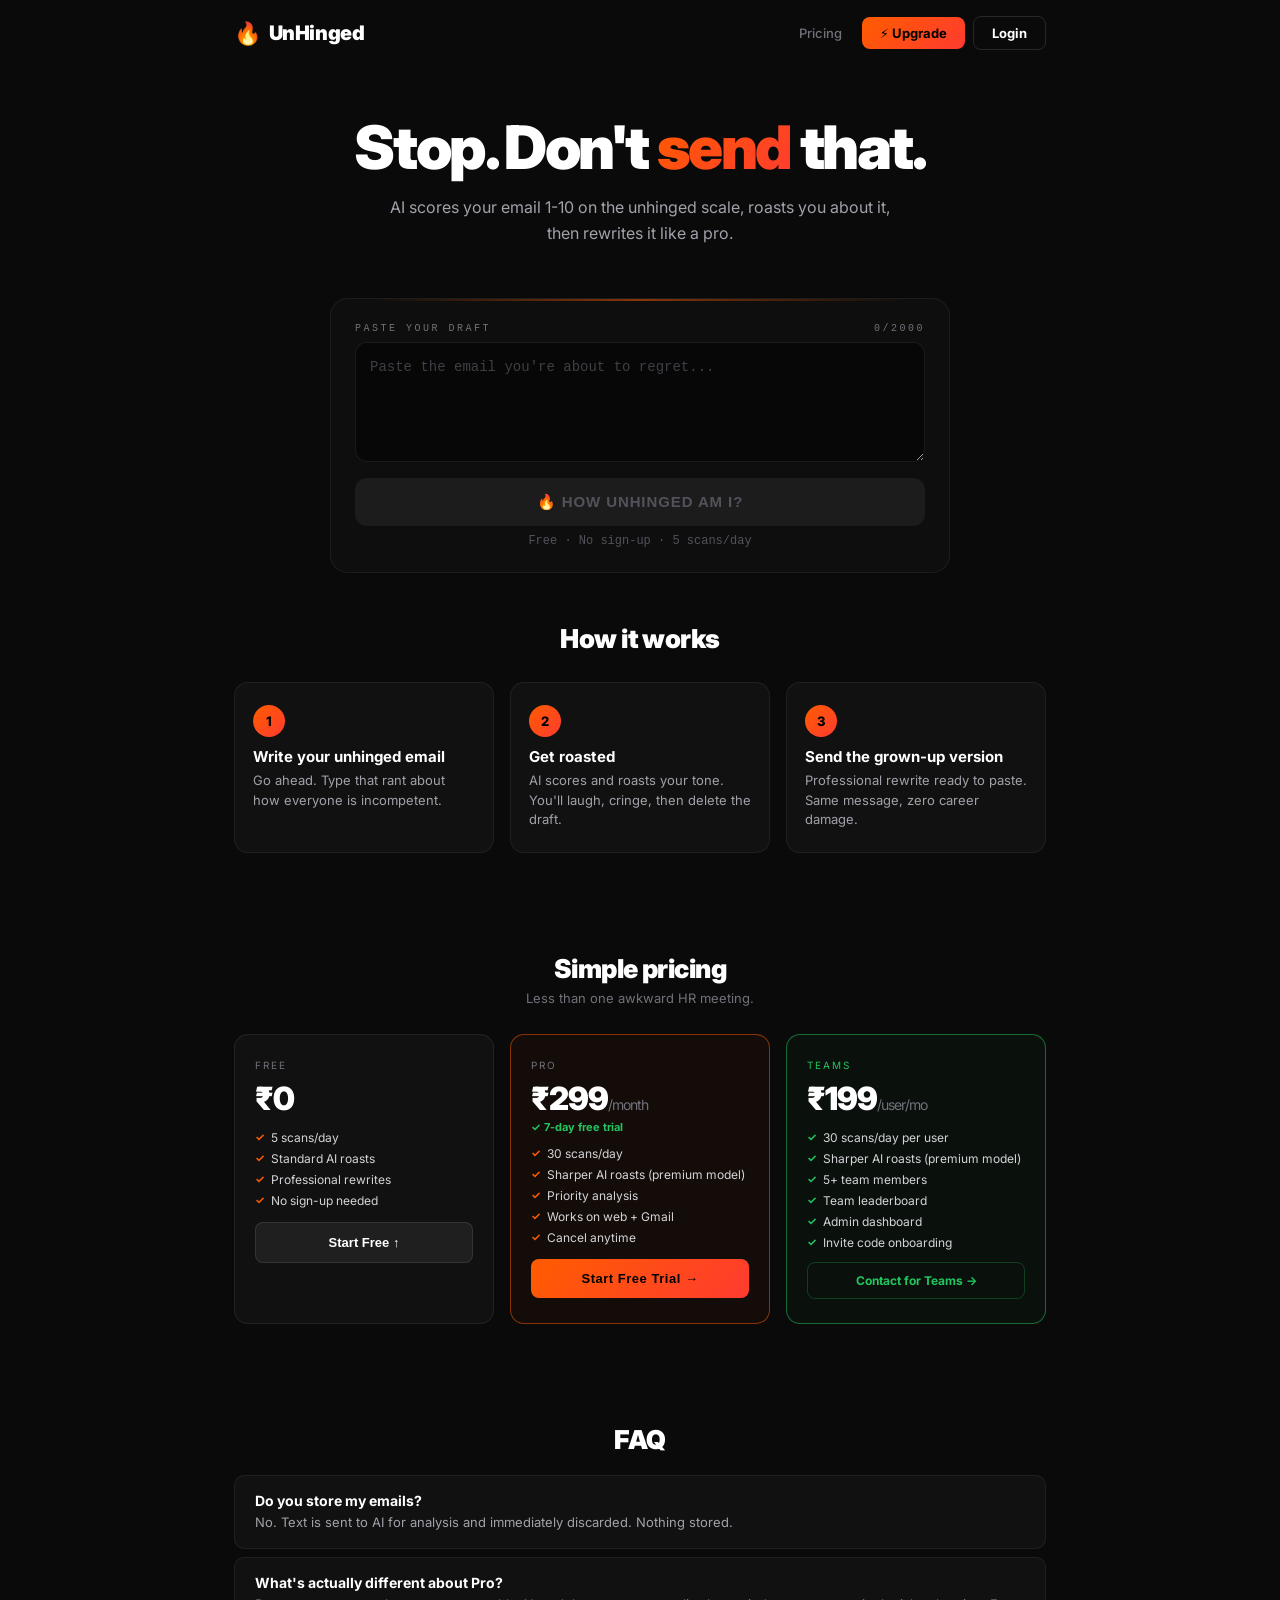
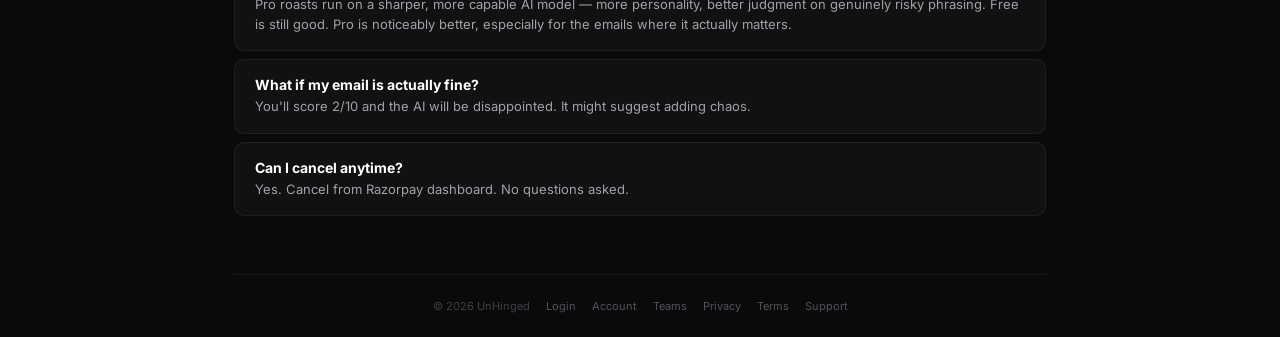
==== commit 1bbf5600: "Add 7-day free trial for Pro (auto-converts to paid via Razorpay mandate) plus a branded pre-charge " ====
--- a/templates/index.html
+++ b/templates/index.html
@@ -218,8 +218,9 @@
     <div class="pcard pro">
       <div class="tier">Pro</div>
       <div class="price">₹299<small>/month</small></div>
+      <div style="font-size:11px;color:#22C55E;font-weight:700;margin-bottom:8px">✓ 7-day free trial</div>
       <ul><li>30 scans/day</li><li>Sharper AI roasts (premium model)</li><li>Priority analysis</li><li>Works on web + Gmail</li><li>Cancel anytime</li></ul>
-      <button onclick="handleUpgrade()" style="display:block;width:100%;margin-top:14px;padding:12px;background:linear-gradient(135deg,#FF5C00,#FF3B30);color:#000;border:none;border-radius:8px;font-size:13px;font-weight:800;cursor:pointer;letter-spacing:.04em">Get Pro →</button>
+      <button onclick="handleUpgrade()" style="display:block;width:100%;margin-top:14px;padding:12px;background:linear-gradient(135deg,#FF5C00,#FF3B30);color:#000;border:none;border-radius:8px;font-size:13px;font-weight:800;cursor:pointer;letter-spacing:.04em">Start Free Trial →</button>
     </div>
     <div class="pcard team">
       <div class="tier" style="color:#22C55E">Teams</div>
@@ -243,11 +244,11 @@
 <div id="emailModal" style="display:none;position:fixed;inset:0;background:rgba(0,0,0,.7);backdrop-filter:blur(6px);z-index:9999;display:none;align-items:center;justify-content:center;padding:20px">
   <div style="background:#141414;border:1px solid rgba(255,92,0,.3);border-radius:16px;padding:28px 24px;max-width:380px;width:100%;text-align:center;box-shadow:0 24px 60px rgba(0,0,0,.8)">
     <div style="font-size:28px;margin-bottom:8px">⚡</div>
-    <h3 style="font-size:18px;font-weight:900;margin-bottom:6px">Upgrade to Pro</h3>
-    <p style="font-size:13px;color:#A1A1AA;margin-bottom:16px;line-height:1.5">Enter your email to continue to payment.<br>This email will be your Pro account.</p>
+    <h3 style="font-size:18px;font-weight:900;margin-bottom:6px">Start Your Free Trial</h3>
+    <p style="font-size:13px;color:#A1A1AA;margin-bottom:16px;line-height:1.5">Enter your email to continue to payment setup.<br>This email will be your Pro account.</p>
     <input type="email" id="upgradeEmail" placeholder="you@company.com" style="width:100%;background:rgba(0,0,0,.4);color:#fff;border:1px solid rgba(255,255,255,.1);border-radius:10px;padding:12px 14px;font-size:14px;outline:none;font-family:ui-monospace,monospace;margin-bottom:12px;text-align:center">
-    <button id="upgradeConfirmBtn" onclick="confirmUpgrade()" style="width:100%;padding:14px;background:linear-gradient(135deg,#FF5C00,#FF3B30);color:#000;border:none;border-radius:10px;font-size:14px;font-weight:800;cursor:pointer;letter-spacing:.04em">Continue to Payment →</button>
-    <div style="margin-top:10px;font-size:11px;color:#52525B">₹299/month · Cancel anytime · Secured by Razorpay</div>
+    <button id="upgradeConfirmBtn" onclick="confirmUpgrade()" style="width:100%;padding:14px;background:linear-gradient(135deg,#FF5C00,#FF3B30);color:#000;border:none;border-radius:10px;font-size:14px;font-weight:800;cursor:pointer;letter-spacing:.04em">Start 7-Day Free Trial →</button>
+    <div style="margin-top:10px;font-size:11px;color:#52525B">Free for 7 days, then ₹299/month · Cancel anytime before trial ends to avoid charges · Secured by Razorpay</div>
     <div onclick="closeEmailModal()" style="margin-top:12px;font-size:12px;color:#71717A;cursor:pointer">Cancel</div>
   </div>
 </div>
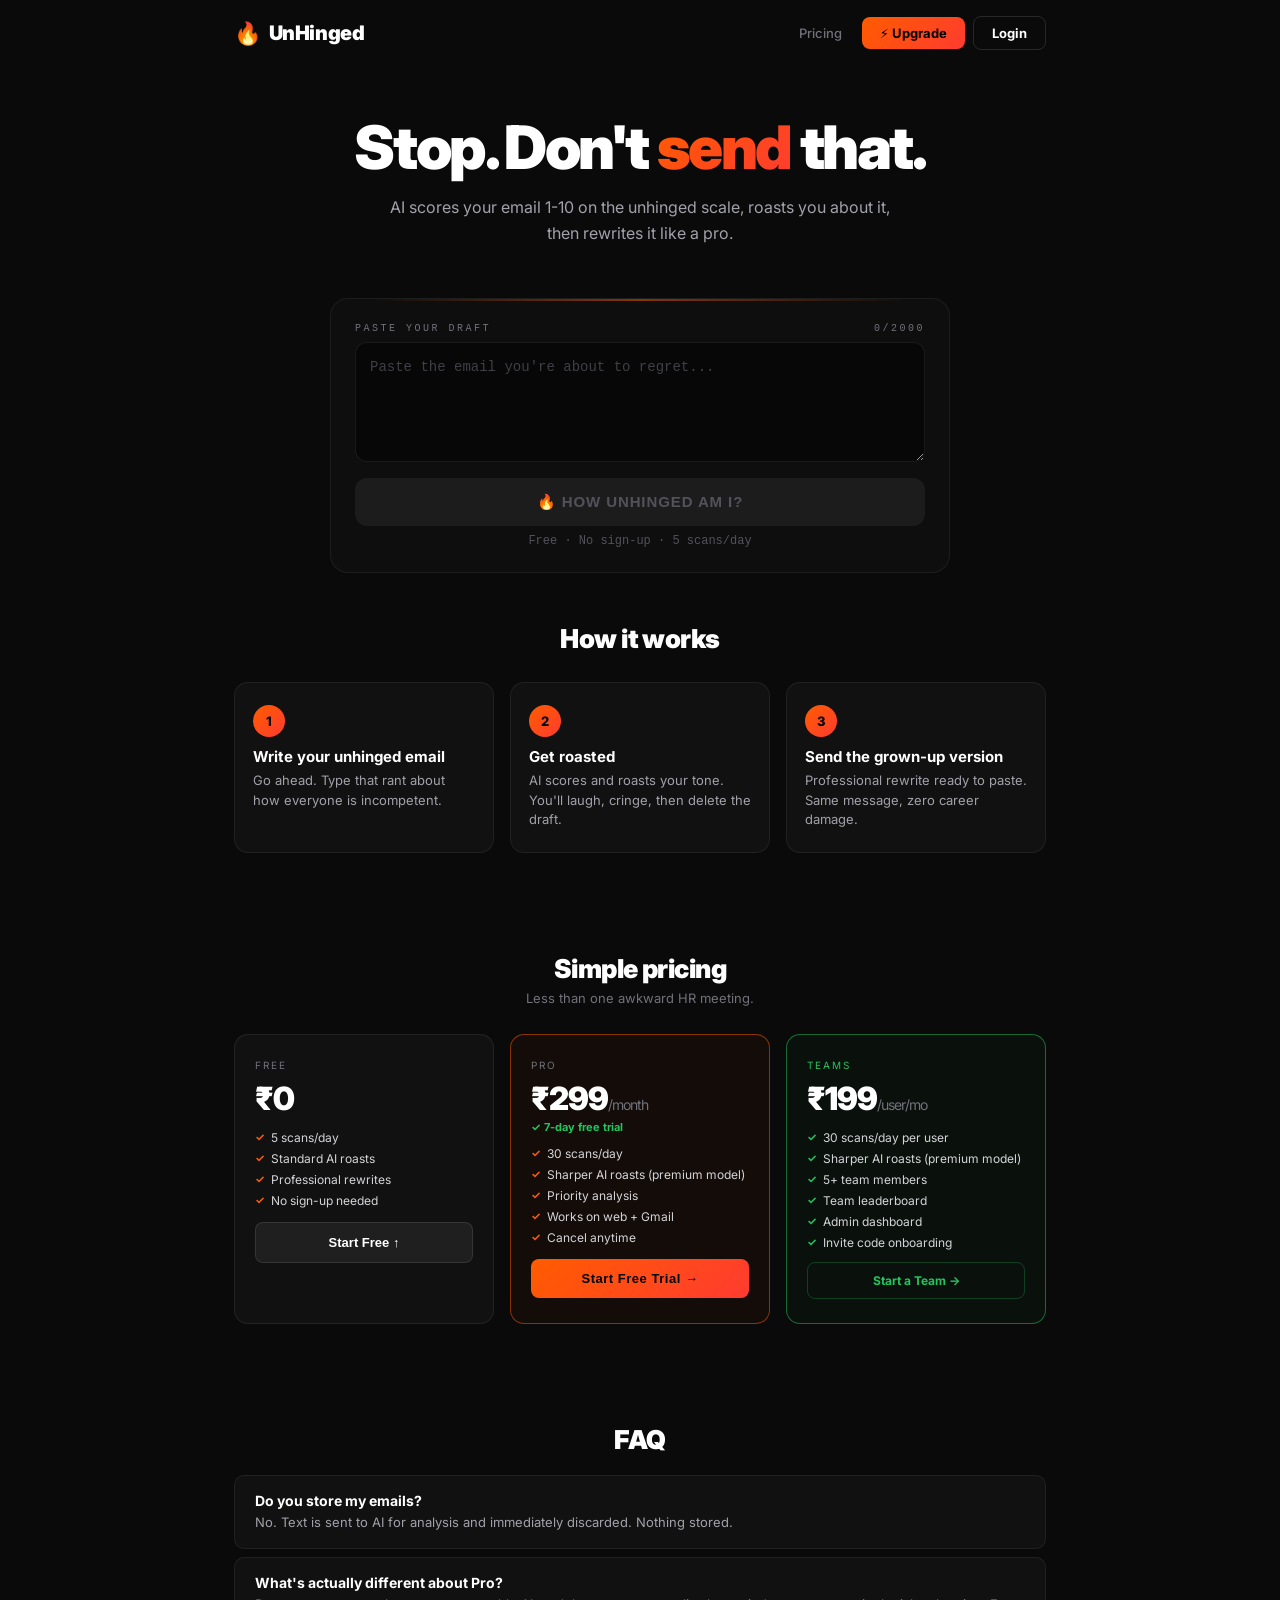
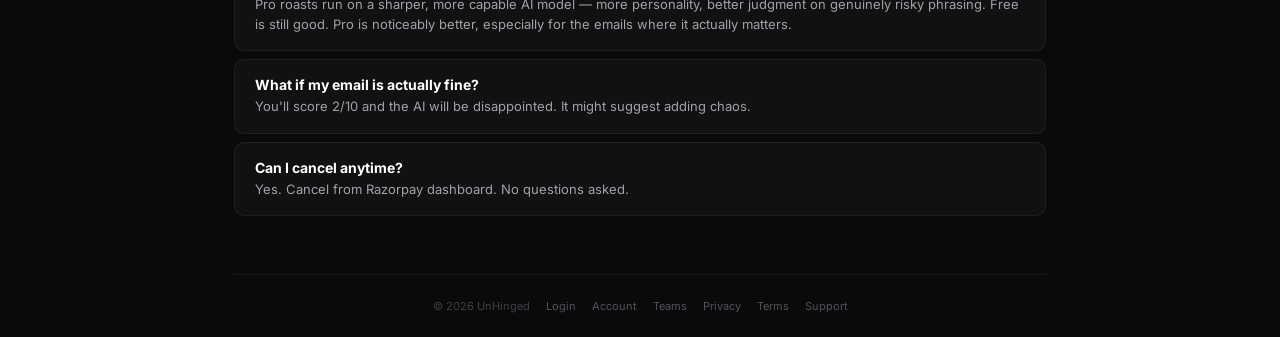
==== commit 2737278a: "Replace Teams mailto link with direct self-serve team creation flow" ====
--- a/templates/index.html
+++ b/templates/index.html
@@ -226,7 +226,7 @@
       <div class="tier" style="color:#22C55E">Teams</div>
       <div class="price">₹199<small>/user/mo</small></div>
       <ul><li>30 scans/day per user</li><li>Sharper AI roasts (premium model)</li><li>5+ team members</li><li>Team leaderboard</li><li>Admin dashboard</li><li>Invite code onboarding</li></ul>
-      <a href="mailto:abhishekmusale2027@gmail.com?subject=UnHinged%20Teams" class="team-cta">Contact for Teams →</a>
+      <a href="/login?intent=team&tab=signup" class="team-cta">Start a Team →</a>
     </div>
   </div>
 </section>
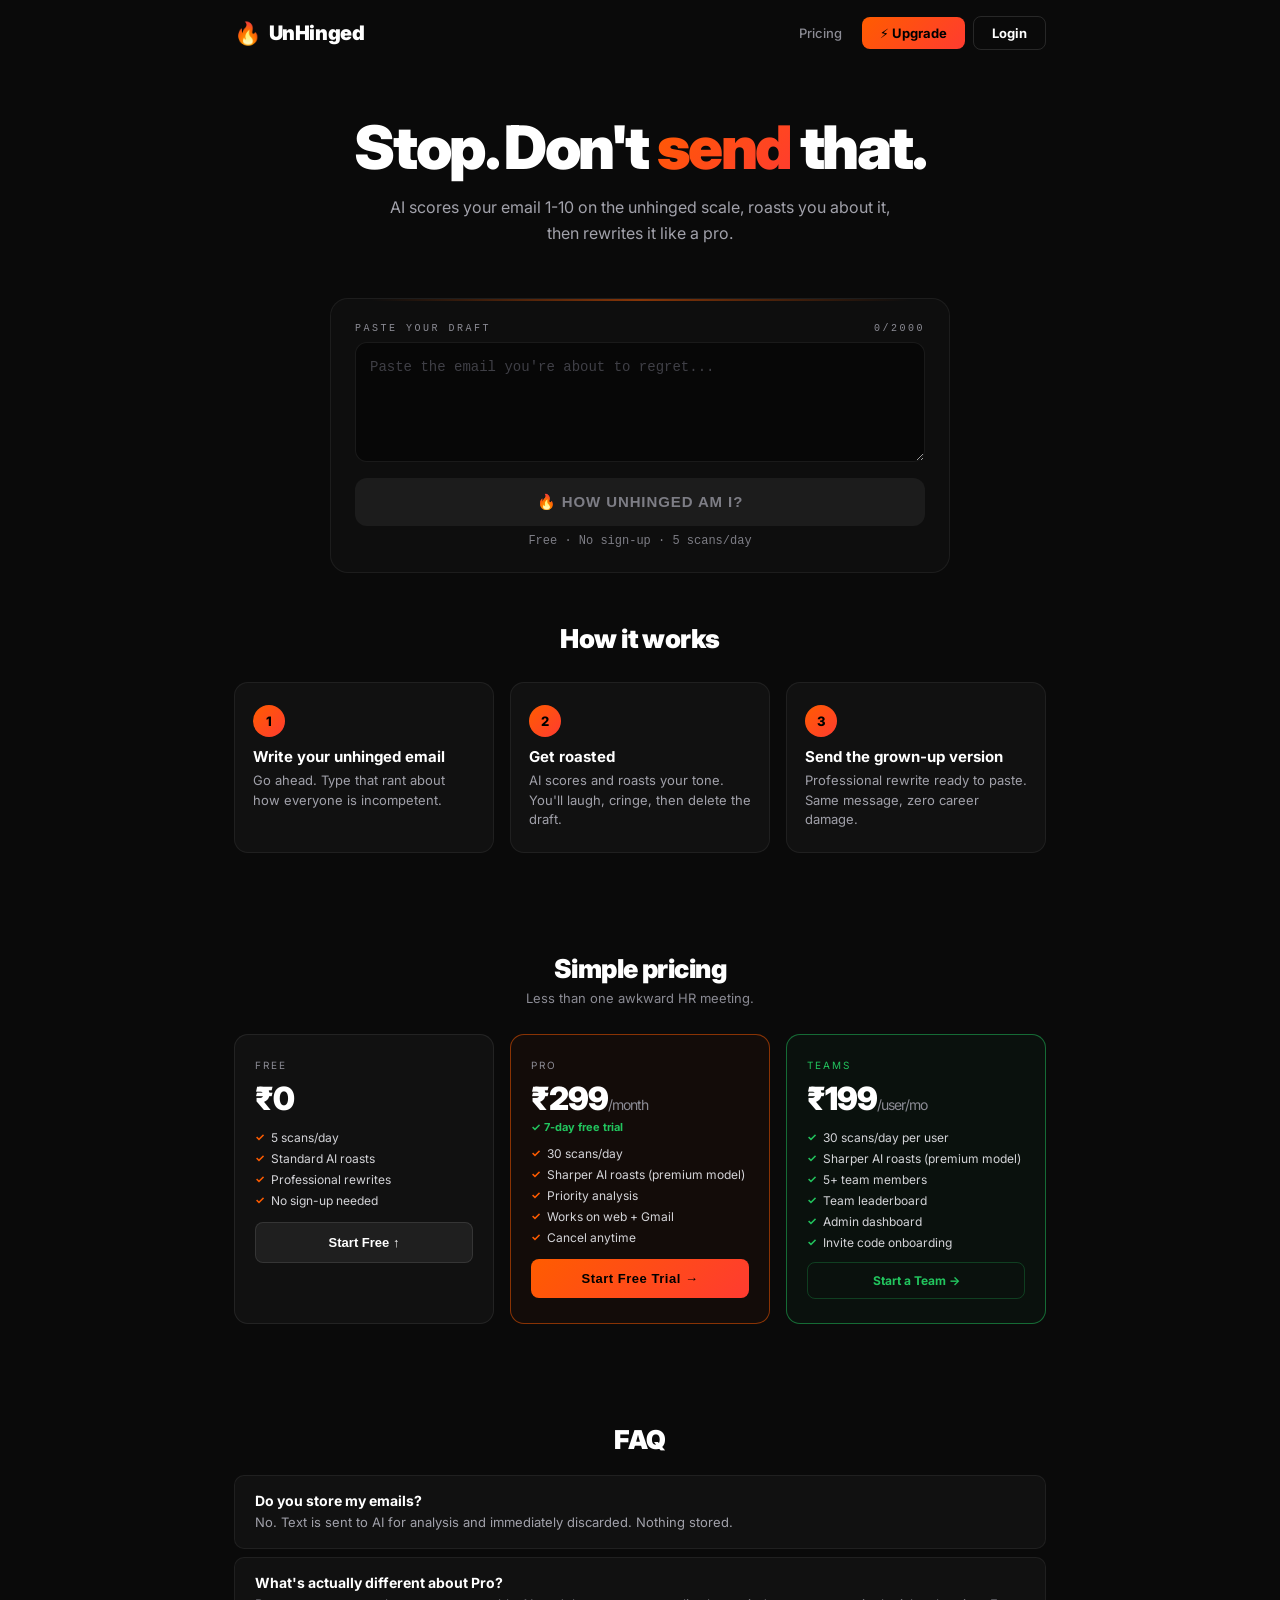
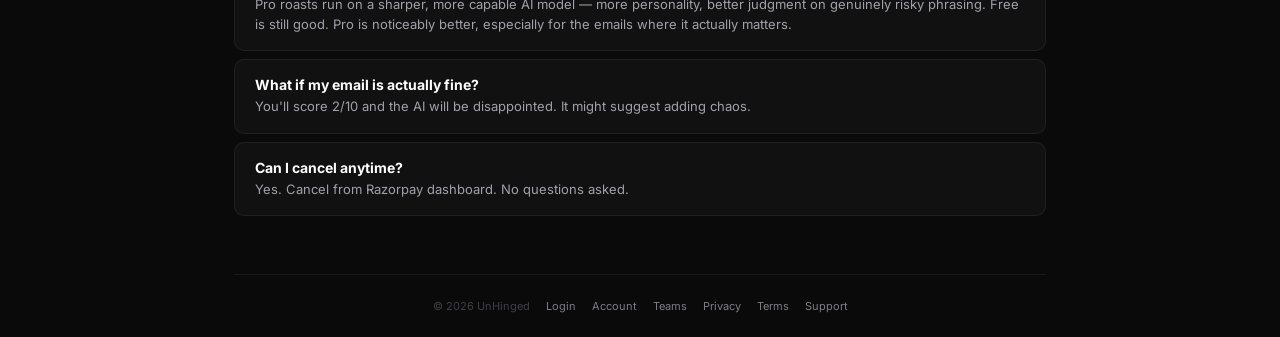
==== commit 676fc160: "UI fixes: WCAG-compliant gray tones (both were failing contrast), responsive extension panel, remove" ====
--- a/templates/index.html
+++ b/templates/index.html
@@ -30,7 +30,7 @@
 .nav-logo{font-size:20px;font-weight:900;letter-spacing:-.02em;display:flex;align-items:center;gap:8px;color:#fff;text-decoration:none}
 .nav-logo span{font-size:22px}
 .nav-r{display:flex;gap:8px;align-items:center}
-.nav-link{color:#71717A;font-size:13px;font-weight:500;padding:8px 12px;transition:color .15s;text-decoration:none}
+.nav-link{color:#8B8B94;font-size:13px;font-weight:500;padding:8px 12px;transition:color .15s;text-decoration:none}
 .nav-link:hover{color:#fff}
 .nav-btn{background:linear-gradient(135deg,#FF5C00,#FF3B30);color:#000;padding:8px 18px;border-radius:8px;font-weight:700;font-size:13px;text-decoration:none;transition:transform .12s}
 .nav-btn:hover{transform:translateY(-1px)}
@@ -43,7 +43,7 @@
 .user-avatar{width:26px;height:26px;border-radius:50%;background:linear-gradient(135deg,#FF5C00,#FF3B30);display:flex;align-items:center;justify-content:center;font-size:12px;font-weight:800;color:#000}
 .user-pill{font-size:9px;padding:2px 6px;border-radius:999px;font-weight:700;letter-spacing:.1em;margin-left:4px}
 .user-pill.pro{background:linear-gradient(135deg,#FF5C00,#FF3B30);color:#000}
-.user-pill.free{background:rgba(255,255,255,.08);color:#71717A}
+.user-pill.free{background:rgba(255,255,255,.08);color:#8B8B94}
 .dropdown{position:absolute;top:calc(100% + 8px);right:0;background:#1A1A1A;border:1px solid rgba(255,255,255,.08);border-radius:10px;padding:6px;min-width:200px;box-shadow:0 16px 48px rgba(0,0,0,.6);display:none;z-index:100}
 .dropdown.show{display:block}
 .dd-item{display:block;padding:10px 14px;border-radius:6px;color:#E4E4E7;font-size:13px;text-decoration:none;cursor:pointer;transition:background .12s}
@@ -51,7 +51,7 @@
 .dd-item.red{color:#EF4444}
 .dd-item.red:hover{background:rgba(239,68,68,.08)}
 .dd-divider{height:1px;background:rgba(255,255,255,.06);margin:4px 0}
-.dd-label{padding:8px 14px;font-size:10px;color:#52525B;letter-spacing:.15em;text-transform:uppercase;font-family:ui-monospace,monospace}
+.dd-label{padding:8px 14px;font-size:10px;color:#7D7D85;letter-spacing:.15em;text-transform:uppercase;font-family:ui-monospace,monospace}
 
 /* HERO */
 .hero{text-align:center;padding:50px 0 24px}
@@ -63,14 +63,14 @@
 .analyzer{max-width:620px;margin:28px auto 0;background:rgba(255,255,255,.02);border:1px solid rgba(255,255,255,.06);border-radius:18px;padding:24px;position:relative;overflow:hidden}
 .analyzer::before{content:"";position:absolute;top:0;left:40px;right:40px;height:2px;background:linear-gradient(90deg,transparent,#FF5C00,transparent);opacity:.5}
 .a-label{display:flex;justify-content:space-between;align-items:center;margin-bottom:8px}
-.a-label span{font-size:10px;letter-spacing:.25em;text-transform:uppercase;color:#71717A;font-family:ui-monospace,monospace}
+.a-label span{font-size:10px;letter-spacing:.25em;text-transform:uppercase;color:#8B8B94;font-family:ui-monospace,monospace}
 textarea{width:100%;min-height:120px;max-height:220px;resize:vertical;background:rgba(0,0,0,.5);color:#fff;border:1px solid rgba(255,255,255,.08);border-radius:12px;padding:14px;font-family:ui-monospace,monospace;font-size:14px;line-height:1.5;outline:none;transition:border-color .2s}
 textarea::placeholder{color:#3F3F46}
 textarea:focus{border-color:#FF5C00;box-shadow:0 0 0 3px rgba(255,92,0,.1)}
 .go-btn{margin-top:12px;width:100%;padding:15px;background:linear-gradient(135deg,#FF5C00,#FF3B30);color:#000;border:none;border-radius:12px;cursor:pointer;font-size:15px;font-weight:800;letter-spacing:.06em;text-transform:uppercase;display:inline-flex;align-items:center;justify-content:center;gap:8px;box-shadow:0 6px 20px rgba(255,92,0,.35);transition:transform .12s,box-shadow .12s}
 .go-btn:hover{transform:translateY(-2px);box-shadow:0 10px 28px rgba(255,92,0,.5)}
-.go-btn:disabled{background:rgba(255,255,255,.06);color:#52525B;box-shadow:none;cursor:not-allowed;transform:none}
-.scan-info{text-align:center;margin-top:8px;font-size:12px;color:#52525B;font-family:ui-monospace,monospace}
+.go-btn:disabled{background:rgba(255,255,255,.06);color:#7D7D85;box-shadow:none;cursor:not-allowed;transform:none}
+.scan-info{text-align:center;margin-top:8px;font-size:12px;color:#7D7D85;font-family:ui-monospace,monospace}
 .scan-info b{color:#FF5C00}
 
 /* LOADING */
@@ -83,12 +83,12 @@
 #resultBox{margin-top:18px;display:none}
 .gauge{text-align:center;padding:14px 0 8px}
 .score{font-size:64px;line-height:1;font-weight:900;letter-spacing:-.03em}
-.score .of{color:#71717A;font-size:22px;margin-left:4px}
+.score .of{color:#8B8B94;font-size:22px;margin-left:4px}
 .flame{display:inline-block;font-size:32px;margin-left:4px;animation:flick 1.2s ease-in-out infinite;filter:drop-shadow(0 0 10px rgba(255,92,0,.7))}
 @keyframes flick{0%,100%{transform:scale(1) rotate(-2deg)}50%{transform:scale(1.1) rotate(3deg)}}
 .track{margin:8px auto 4px;width:70%;height:6px;border-radius:999px;background:rgba(255,255,255,.06);overflow:hidden}
 .track i{display:block;height:100%;border-radius:999px;transition:width 1s cubic-bezier(.22,1,.36,1)}
-.caption{font-size:10px;letter-spacing:.3em;text-transform:uppercase;color:#71717A;margin-top:4px;font-family:ui-monospace,monospace}
+.caption{font-size:10px;letter-spacing:.3em;text-transform:uppercase;color:#8B8B94;margin-top:4px;font-family:ui-monospace,monospace}
 .card{margin-top:12px;padding:14px 16px;border-radius:12px;background:rgba(255,255,255,.03);border:1px solid rgba(255,255,255,.06)}
 .card .cap{font-size:10px;letter-spacing:.25em;text-transform:uppercase;color:#FF5C00;margin-bottom:6px;font-family:ui-monospace,monospace}
 .card .cap.y{color:#FACC15}
@@ -119,14 +119,14 @@
 /* PRICING */
 .pricing{padding:50px 0;text-align:center}
 .pricing h2{font-size:26px;font-weight:900;letter-spacing:-.02em;margin-bottom:6px}
-.pricing>p{color:#71717A;margin-bottom:28px;font-size:13px}
+.pricing>p{color:#8B8B94;margin-bottom:28px;font-size:13px}
 .cards{display:grid;grid-template-columns:1fr 1fr 1fr;gap:16px;max-width:820px;margin:0 auto}
 .pcard{background:rgba(255,255,255,.03);border:1px solid rgba(255,255,255,.08);border-radius:14px;padding:24px 20px;text-align:left}
 .pcard.pro{border-color:rgba(255,92,0,.5);background:rgba(255,92,0,.04)}
 .pcard.team{border-color:rgba(34,197,94,.5);background:rgba(34,197,94,.04)}
-.pcard .tier{font-size:10px;letter-spacing:.2em;text-transform:uppercase;color:#71717A;margin-bottom:8px}
+.pcard .tier{font-size:10px;letter-spacing:.2em;text-transform:uppercase;color:#8B8B94;margin-bottom:8px}
 .pcard .price{font-size:32px;font-weight:900;letter-spacing:-.03em;margin-bottom:2px}
-.pcard .price small{font-size:14px;color:#71717A;font-weight:400}
+.pcard .price small{font-size:14px;color:#8B8B94;font-weight:400}
 .pcard ul{list-style:none;margin-top:12px;display:flex;flex-direction:column;gap:6px}
 .pcard li{font-size:12px;color:#D4D4D8;display:flex;align-items:center;gap:6px}
 .pcard li::before{content:"✓";color:#FF5C00;font-weight:700;font-size:11px}
@@ -142,7 +142,7 @@
 .q p{color:#A1A1AA;font-size:13px;line-height:1.5}
 
 footer{padding:24px 0;text-align:center;border-top:1px solid rgba(255,255,255,.06);color:#3F3F46;font-size:11px;display:flex;justify-content:center;gap:16px;flex-wrap:wrap}
-footer a{color:#52525B;text-decoration:none}
+footer a{color:#7D7D85;text-decoration:none}
 footer a:hover{color:#FF5C00}
 
 @media(max-width:700px){.cards{grid-template-columns:1fr !important}.hero{padding:36px 0 18px}}
@@ -241,15 +241,15 @@
 </section>
 
 <!-- Email capture modal for upgrade -->
-<div id="emailModal" style="display:none;position:fixed;inset:0;background:rgba(0,0,0,.7);backdrop-filter:blur(6px);z-index:9999;display:none;align-items:center;justify-content:center;padding:20px">
+<div id="emailModal" style="display:none;position:fixed;inset:0;background:rgba(0,0,0,.7);backdrop-filter:blur(6px);z-index:9999;align-items:center;justify-content:center;padding:20px">
   <div style="background:#141414;border:1px solid rgba(255,92,0,.3);border-radius:16px;padding:28px 24px;max-width:380px;width:100%;text-align:center;box-shadow:0 24px 60px rgba(0,0,0,.8)">
     <div style="font-size:28px;margin-bottom:8px">⚡</div>
     <h3 style="font-size:18px;font-weight:900;margin-bottom:6px">Start Your Free Trial</h3>
     <p style="font-size:13px;color:#A1A1AA;margin-bottom:16px;line-height:1.5">Enter your email to continue to payment setup.<br>This email will be your Pro account.</p>
     <input type="email" id="upgradeEmail" placeholder="you@company.com" style="width:100%;background:rgba(0,0,0,.4);color:#fff;border:1px solid rgba(255,255,255,.1);border-radius:10px;padding:12px 14px;font-size:14px;outline:none;font-family:ui-monospace,monospace;margin-bottom:12px;text-align:center">
     <button id="upgradeConfirmBtn" onclick="confirmUpgrade()" style="width:100%;padding:14px;background:linear-gradient(135deg,#FF5C00,#FF3B30);color:#000;border:none;border-radius:10px;font-size:14px;font-weight:800;cursor:pointer;letter-spacing:.04em">Start 7-Day Free Trial →</button>
-    <div style="margin-top:10px;font-size:11px;color:#52525B">Free for 7 days, then ₹299/month · Cancel anytime before trial ends to avoid charges · Secured by Razorpay</div>
-    <div onclick="closeEmailModal()" style="margin-top:12px;font-size:12px;color:#71717A;cursor:pointer">Cancel</div>
+    <div style="margin-top:10px;font-size:11px;color:#7D7D85">Free for 7 days, then ₹299/month · Cancel anytime before trial ends to avoid charges · Secured by Razorpay</div>
+    <div onclick="closeEmailModal()" style="margin-top:12px;font-size:12px;color:#8B8B94;cursor:pointer">Cancel</div>
   </div>
 </div>
 
@@ -556,7 +556,13 @@
     }
     if (d.payment_link) {
       window.open(d.payment_link, "_blank");
-      if (btn) { btn.textContent = "Complete payment in new tab ↗"; btn.disabled = false; }
+      if (btn) {
+        // trial_days is 0 for emails that already used a trial before — be
+        // honest about what's actually about to happen instead of always
+        // implying a free trial.
+        btn.textContent = d.trial_days > 0 ? "Complete payment in new tab ↗" : "Complete payment (billed immediately) ↗";
+        btn.disabled = false;
+      }
     } else {
       if (btn) { btn.textContent = "Get Pro →"; btn.disabled = false; }
       document.getElementById("errBox").textContent = d.message || d.detail || "Payment error.";
